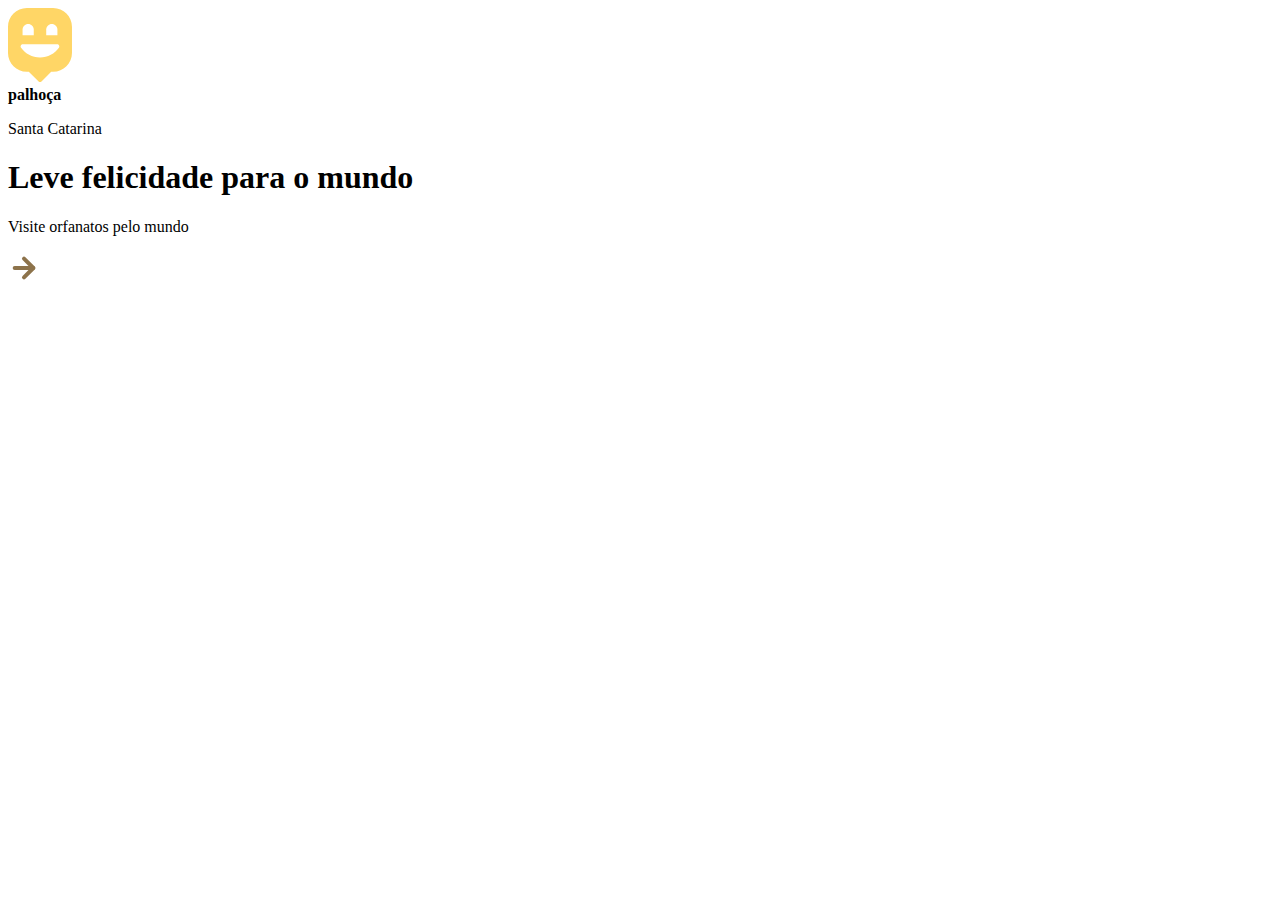
==== index.html @ c1436277 "starting project" ====
<!DOCTYPE html>
<html lang="pt_BR">
<head>
    <meta charset="UTF-8">
    <meta name="viewport" content="width=device-width, initial-scale=1.0">
    <title>Happy</title>
    <link rel="icon" href="/public/images/logo-icon.png">
</head>
<body>
    <header>
        <img src="./public/images/logo.svg" alt="Logo cabeçalho">
    

      <div>
        <strong>palhoça</strong>
        <p>Santa Catarina</p>

      </div>
    </header>

    <main>
        <h1>Leve felicidade para o mundo</h1>

        <section>
            <p>Visite orfanatos pelo mundo</p>
            <a href="#"> <title>Visite orfanatos</title>
                <img src="./public/images/arrow.svg" alt="ir para o mapa">
            </a>
        </section>
    </main>

    
</body>
</html>
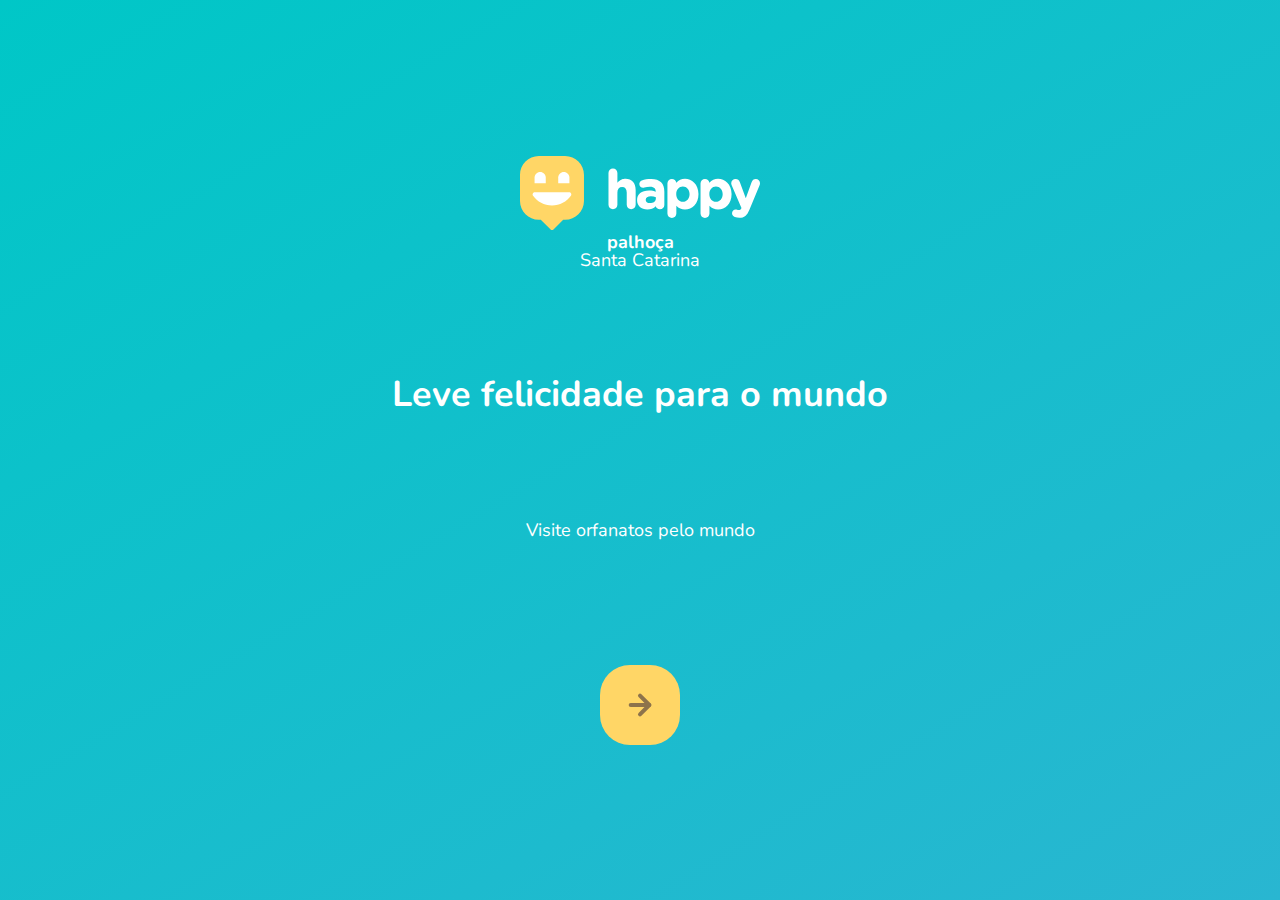
==== commit 162d8123: "finish day 1" ====
--- a/index.html
+++ b/index.html
@@ -5,29 +5,43 @@
     <meta name="viewport" content="width=device-width, initial-scale=1.0">
     <title>Happy</title>
     <link rel="icon" href="/public/images/logo-icon.png">
+    <link href="https://fonts.googleapis.com/css2?family=Nunito:wght@400;600;800&display=swap" rel="stylesheet">
+
+
+    <link rel="stylesheet" href="./public/css/main.css">
+    <link rel="stylesheet" href="./public/css/animations.css">
+    <link rel="stylesheet" href="./public/css/page-landing.css">
+
+
+
 </head>
 <body>
-    <header>
-        <img src="./public/images/logo.svg" alt="Logo cabeçalho">
-    
-
-      <div>
-        <strong>palhoça</strong>
-        <p>Santa Catarina</p>
-
-      </div>
-    </header>
-
-    <main>
-        <h1>Leve felicidade para o mundo</h1>
-
-        <section>
-            <p>Visite orfanatos pelo mundo</p>
-            <a href="#"> <title>Visite orfanatos</title>
-                <img src="./public/images/arrow.svg" alt="ir para o mapa">
-            </a>
-        </section>
-    </main>
+    <div id="page-landing">
+        <div id="conteiner">
+            <header>
+                <img class="animate-up"
+                id="logo" src="./public/images/logo.svg" alt="Logo cabeçalho">
+            
+        
+              <div class="location animate-up">
+                <strong>palhoça</strong>
+                <p>Santa Catarina</p>
+         
+              </div>
+            </header>
+        
+            <main>
+                <h1 class="animate-up">Leve felicidade para o mundo</h1>
+        
+                <section class="visit">
+                    <p class="animate-up">Visite orfanatos pelo mundo</p>
+                    <a class="animate-up" href="#"> <title>Visite orfanatos</title>
+                        <img src="./public/images/arrow.svg" alt="ir para o mapa">
+                    </a>
+                </section>
+            </main>
+        </div>
+    </div>
 
     
 </body>
--- a/public/css/main.css
+++ b/public/css/main.css
@@ -0,0 +1,19 @@
+*{
+    margin: 0;
+    padding: 0;    
+}
+
+:root {
+    font-size: 62.5%;
+}
+
+body {
+    color: white;
+}
+
+body, input, button, textarea {
+font-size: 1.8rem;
+line-height: 1;
+font-weight: 400;
+font-family: 'Nunito', sans-serif;
+}--- a/public/css/animations.css
+++ b/public/css/animations.css
@@ -0,0 +1,17 @@
+@keyframes up {
+    from {
+        opacity: 0;
+        transform: translateY(16);
+    }
+
+    to {
+        opacity: 1;
+        transform: translateY(0);
+    }
+}
+
+.animate-up {
+animation-name: up;
+animation-duration: 300ms;
+animation-fill-mode: backwards;
+}--- a/public/css/page-landing.css
+++ b/public/css/page-landing.css
@@ -0,0 +1,55 @@
+#page-landing {
+    background: linear-gradient(329.54deg, #29b6d1 0%, #00c7c7 100%);
+    text-align: center;
+    min-height: 100vh;
+    display: flex;
+}
+
+#conteiner {
+margin: auto;
+width: 90%;
+}
+
+.location, h1, .visit p {
+    height: 16vh;
+}
+
+.visit a {
+    width: 8rem;
+    height: 8rem;
+    background: #ffd666;
+    border: none;
+    border-radius: 3rem;
+
+    display: flex;
+    align-items: center;
+    justify-content: center;
+    margin: auto;
+    transition: background 200ms;
+    
+}
+
+.visit a:hover {
+background: #96feff;
+}
+
+#logo {
+    animation-delay: 50ms;
+
+}
+.location {
+    animation-delay: 100ms;
+
+}
+main h1 {
+    animation-delay: 150ms;
+
+}
+.visit p {
+    animation-delay: 200ms;
+
+}
+.visit a {
+    animation-delay: 250ms;
+
+}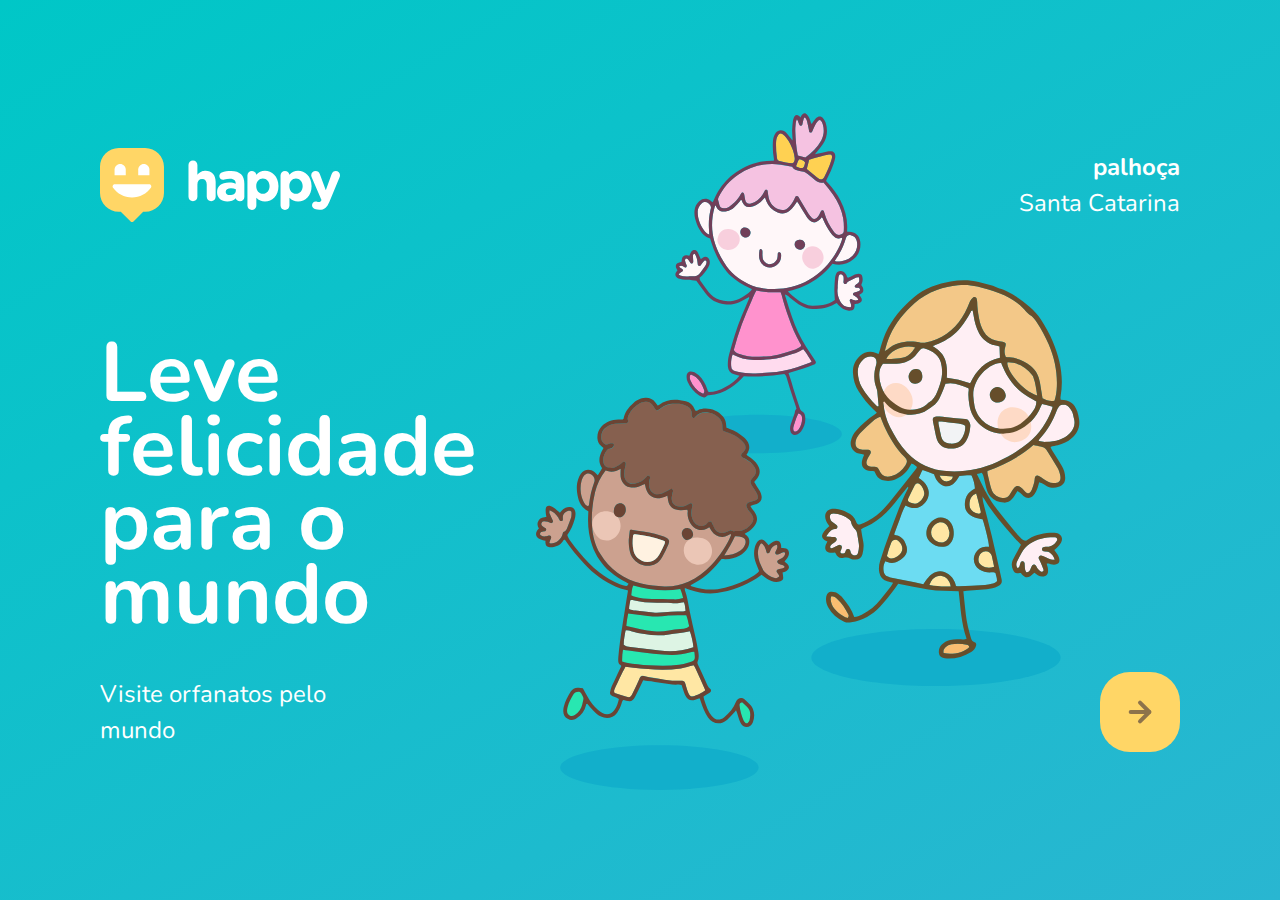
==== commit 439eeff1: "2h15min-day2" ====
--- a/index.html
+++ b/index.html
@@ -5,7 +5,7 @@
     <meta name="viewport" content="width=device-width, initial-scale=1.0">
     <title>Happy</title>
     <link rel="icon" href="/public/images/logo-icon.png">
-    <link href="https://fonts.googleapis.com/css2?family=Nunito:wght@400;600;800&display=swap" rel="stylesheet">
+    <link href="https://fonts.googleapis.com/css2?family=Nunito:wght@400;600;700;800&display=swap" rel="stylesheet">
 
 
     <link rel="stylesheet" href="./public/css/main.css">
--- a/public/css/main.css
+++ b/public/css/main.css
@@ -1,6 +1,7 @@
 *{
     margin: 0;
-    padding: 0;    
+    padding: 0;
+    box-sizing: border-box;    
 }
 
 :root {
@@ -8,12 +9,15 @@
 }
 
 body {
+    height: 100vh;
     color: white;
-}
+    background: #EBF2F5;
+  }
 
 body, input, button, textarea {
 font-size: 1.8rem;
 line-height: 1;
 font-weight: 400;
 font-family: 'Nunito', sans-serif;
+
 }--- a/public/css/animations.css
+++ b/public/css/animations.css
@@ -10,8 +10,45 @@
     }
 }
 
+@keyframes right {
+    from {
+       
+        transform: translateX(-100%);
+    }
+    to {
+        transform: translateX(0);
+    }
+
+}
+
+@keyframes apper {
+    from{
+        opacity: 0;
+        
+
+
+    }
+    to{
+        opacity: 1;
+
+    }
+}
+
+
 .animate-up {
 animation-name: up;
 animation-duration: 300ms;
 animation-fill-mode: backwards;
+}
+
+.animate-right{
+    animation-name: right;
+    animation-duration: 300ms;
+    
+}
+
+.animate-appear {
+    animation-name: appear;
+    animation-duration: 300ms;
+    animation-fill-mode: backwards;
 }--- a/public/css/page-landing.css
+++ b/public/css/page-landing.css
@@ -7,7 +7,7 @@
 
 #conteiner {
 margin: auto;
-width: 90%;
+
 }
 
 .location, h1, .visit p {
@@ -26,6 +26,21 @@
     justify-content: center;
     margin: auto;
     transition: background 200ms;
+    animation-delay: 250ms;
+    
+}
+
+#logo {
+    animation-delay: 50ms;
+}
+
+.location {
+    animation-delay: 100ms;
+}
+
+main h1 {
+    animation-delay: 150ms; 
+    font-size: clamp(4rem, 8vw, 8.4rem);  
     
 }
 
@@ -33,23 +48,61 @@
 background: #96feff;
 }
 
-#logo {
-    animation-delay: 50ms;
 
-}
-.location {
-    animation-delay: 100ms;
 
-}
-main h1 {
-    animation-delay: 150ms;
 
-}
 .visit p {
     animation-delay: 200ms;
 
 }
-.visit a {
-    animation-delay: 250ms;
 
-}+@media (min-width: 760px) {
+     #conteiner {
+        padding: 5rem 2rem; 
+        width: min(90%, 112rem);
+        background: url("../images/bg.svg") no-repeat 80% / clamp(30rem, 54vw, 56rem);
+     }
+     header {
+        display: flex;
+        align-items: center;  
+        justify-content: space-between;
+        }
+     .location, h1 , .visit p  {
+            height: initial;
+            text-align: initial;
+        }
+     .location{
+         text-align: right;
+         font-size: 2.4rem;
+         line-height: 1.5;
+     }   
+        
+     main h1 {
+            font-weight: bold;
+            width: min(300px, 80%);
+            line-height: .88;
+            margin: clamp(10%, 9vw, 12%) 0 4rem;            
+        }
+     .visit {
+         display: flex;
+         align-items: center;
+         justify-content: space-between;
+         
+     } 
+
+     .visit a {
+         margin: initial;
+     }
+     .visit p {
+         font-size: 2.4rem;
+         line-height: 1.5;
+         width: clamp(20rem, 20vw, 30rem);
+
+     }           
+             
+          
+};
+
+
+
+
